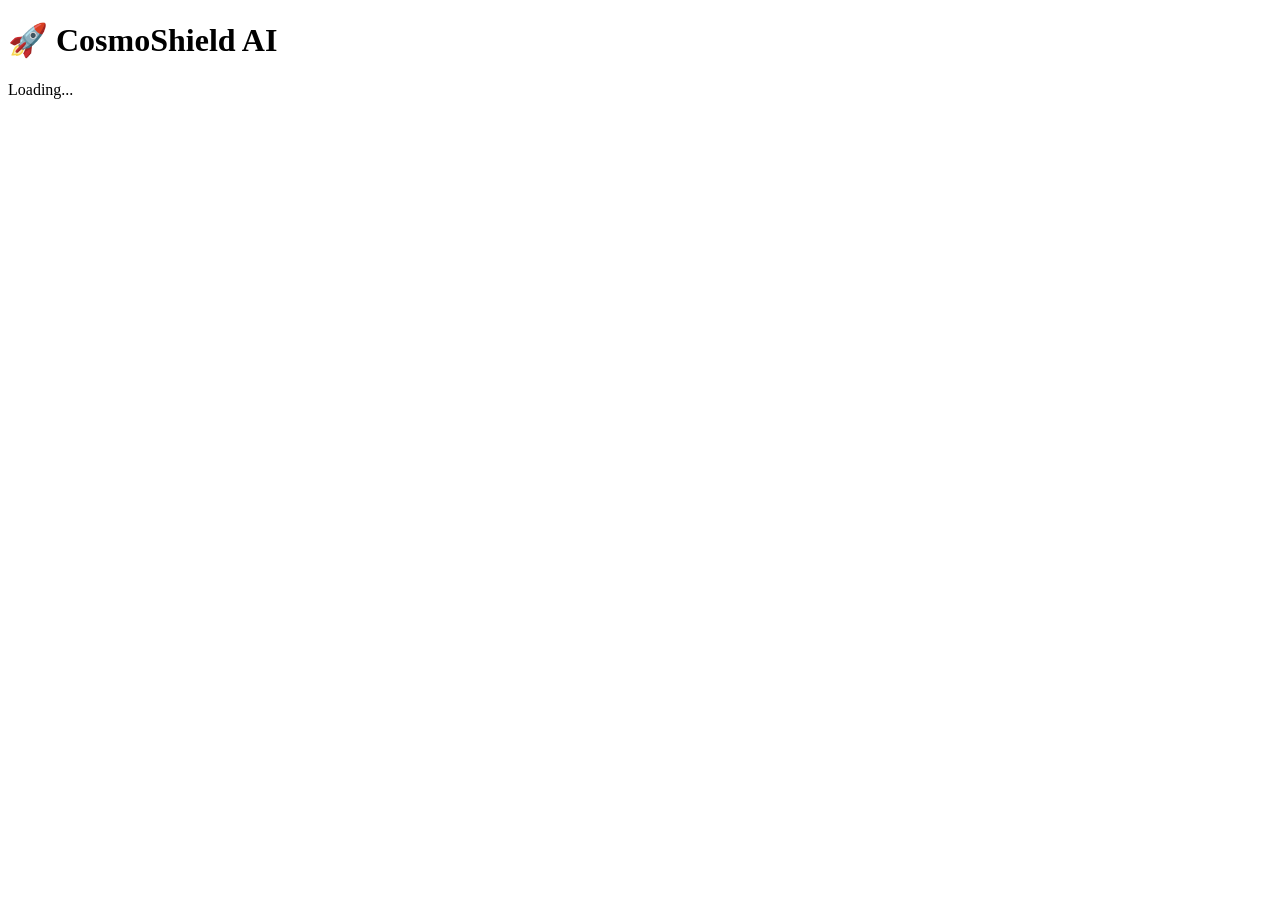
==== frontend/templates/index.html @ f0fed036 "Connect frontend with Flask API" ====
<!DOCTYPE html>
<html>

<head>

<title>CosmoShield AI</title>

</head>

<body>

<h1>🚀 CosmoShield AI</h1>

<p id="status">
Loading...
</p>

<script src="{{ url_for('static', filename='js/main.js') }}"></script>

</body>

</html>
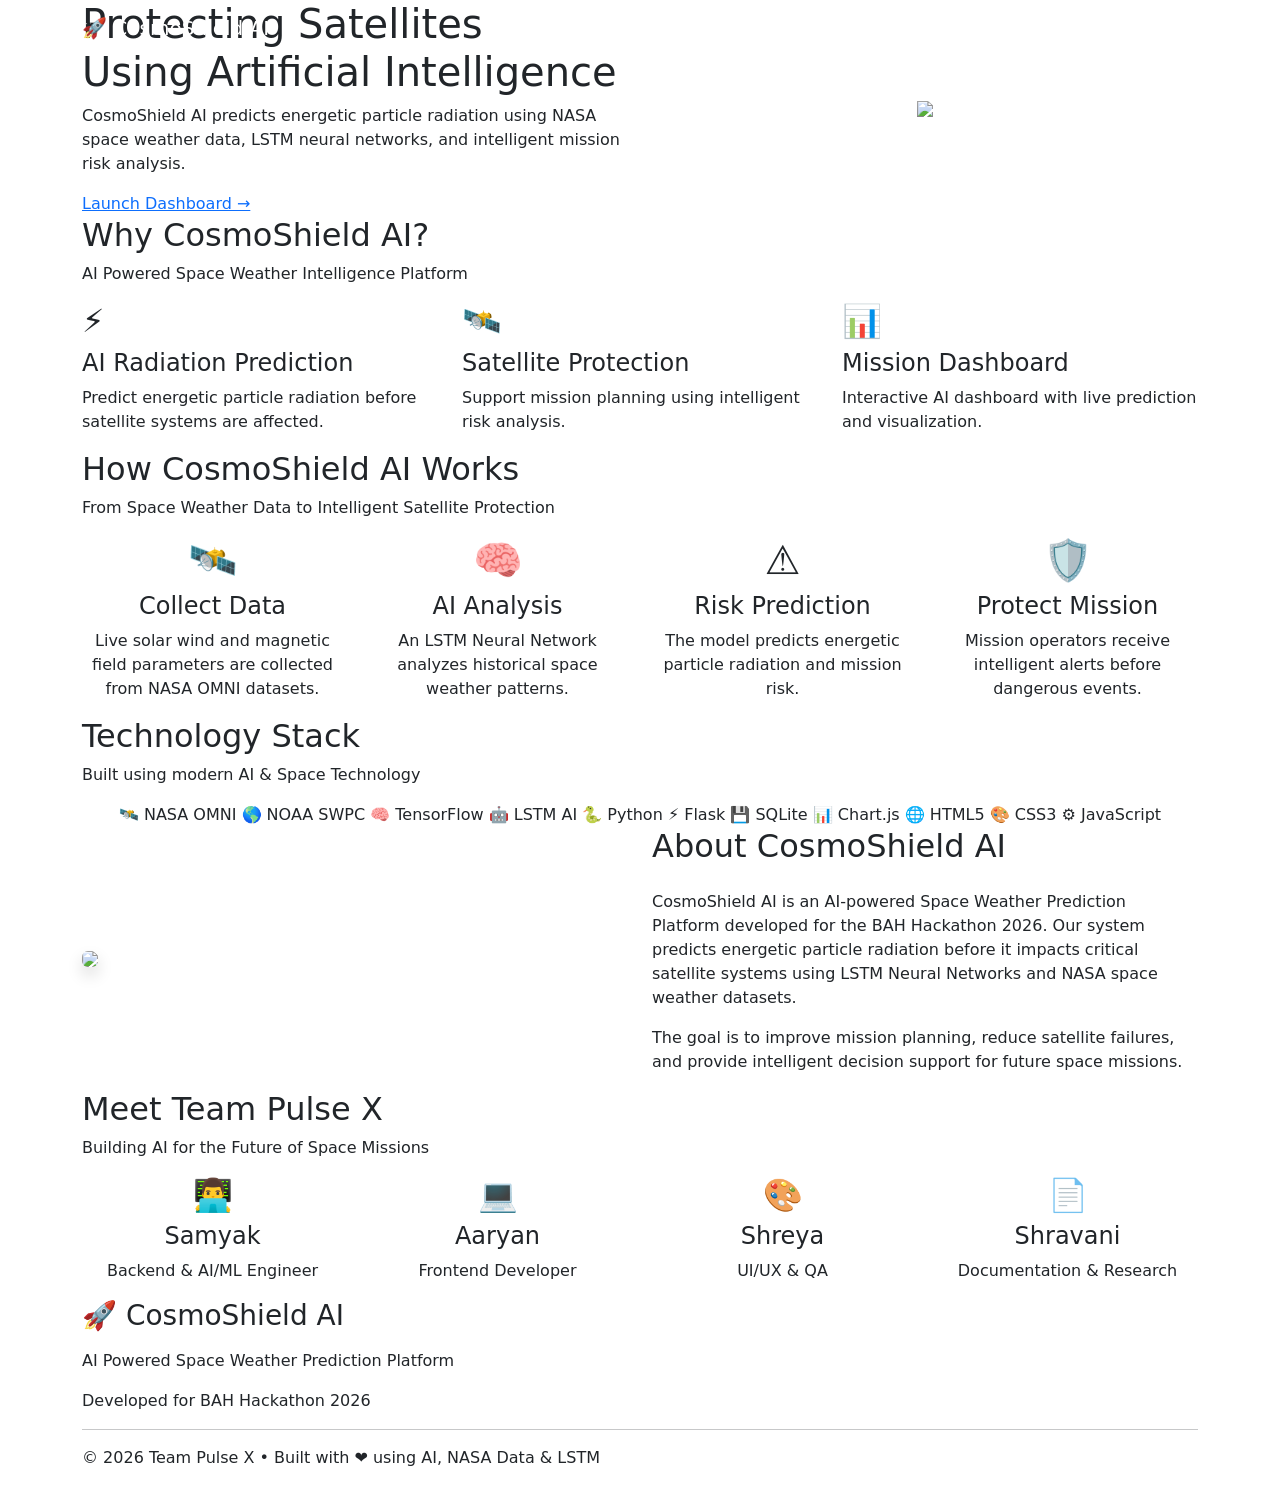
==== commit bbd21f2c: "feat(frontend): redesign landing page with modern AI interface" ====
--- a/frontend/templates/index.html
+++ b/frontend/templates/index.html
@@ -1,22 +1,586 @@
 <!DOCTYPE html>
-<html>
+<html lang="en">
 
 <head>
 
+<meta charset="UTF-8">
+<meta name="viewport" content="width=device-width, initial-scale=1.0">
+
 <title>CosmoShield AI</title>
 
+<link href="https://cdn.jsdelivr.net/npm/bootstrap@5.3.3/dist/css/bootstrap.min.css" rel="stylesheet">
+
+<link rel="stylesheet"
+href="{{ url_for('static', filename='css/style.css') }}">
+
 </head>
 
 <body>
 
-<h1>🚀 CosmoShield AI</h1>
-
-<p id="status">
-Loading...
-</p>
-
-<script src="{{ url_for('static', filename='js/main.js') }}"></script>
+<!-- ===========================
+        NAVBAR
+============================ -->
+
+<nav class="navbar navbar-expand-lg navbar-dark fixed-top">
+
+<div class="container">
+
+<a class="navbar-brand" href="#">
+
+🚀 CosmoShield AI
+
+</a>
+
+<button
+class="navbar-toggler"
+data-bs-toggle="collapse"
+data-bs-target="#menu">
+
+<span class="navbar-toggler-icon"></span>
+
+</button>
+
+<div class="collapse navbar-collapse"
+id="menu">
+
+<ul class="navbar-nav ms-auto">
+
+<li class="nav-item">
+
+<a class="nav-link" href="#">
+
+Home
+
+</a>
+
+</li>
+
+<li class="nav-item">
+
+<a class="nav-link"
+href="/dashboard">
+
+Dashboard
+
+</a>
+
+</li>
+
+<li class="nav-item">
+
+<a class="nav-link"
+href="#technology">
+
+Technology
+
+</a>
+
+</li>
+
+<li class="nav-item">
+
+<a class="nav-link"
+href="#about">
+
+About
+
+</a>
+
+</li>
+
+</ul>
+
+</div>
+
+</div>
+
+</nav>
+
+<!-- ===========================
+        HERO
+============================ -->
+
+<section class="hero">
+
+<div class="container">
+
+<div class="row align-items-center">
+
+<div class="col-lg-6">
+
+<h1>
+
+Protecting Satellites
+
+<br>
+
+Using Artificial Intelligence
+
+</h1>
+
+<p>
+
+CosmoShield AI predicts energetic particle
+radiation using NASA space weather data,
+LSTM neural networks,
+and intelligent mission risk analysis.
+
+</p>
+
+<a href="/dashboard"
+class="btn-main">
+
+Launch Dashboard →
+
+</a>
+
+</div>
+
+<div class="col-lg-6 hero-image text-center">
+
+<img
+
+src="https://images.unsplash.com/photo-1446776653964-20c1d3a81b06?w=1200"
+
+class="img-fluid">
+
+</div>
+
+</div>
+
+</div>
+
+</section>
+
+<!-- ===========================
+        FEATURES
+============================ -->
+
+<section class="section">
+
+<div class="container">
+
+<div class="section-title">
+
+<h2>
+
+Why CosmoShield AI?
+
+</h2>
+
+<p>
+
+AI Powered Space Weather Intelligence Platform
+
+</p>
+
+</div>
+
+<div class="row g-4">
+
+<div class="col-md-4">
+
+<div class="feature-card">
+
+<h2>
+
+⚡
+
+</h2>
+
+<h4>
+
+AI Radiation Prediction
+
+</h4>
+
+<p>
+
+Predict energetic particle radiation
+before satellite systems are affected.
+
+</p>
+
+</div>
+
+</div>
+
+<div class="col-md-4">
+
+<div class="feature-card">
+
+<h2>
+
+🛰
+
+</h2>
+
+<h4>
+
+Satellite Protection
+
+</h4>
+
+<p>
+
+Support mission planning
+using intelligent risk analysis.
+
+</p>
+
+</div>
+
+</div>
+
+<div class="col-md-4">
+
+<div class="feature-card">
+
+<h2>
+
+📊
+
+</h2>
+
+<h4>
+
+Mission Dashboard
+
+</h4>
+
+<p>
+
+Interactive AI dashboard
+with live prediction
+and visualization.
+
+</p>
+
+</div>
+
+</div>
+
+</div>
+
+</div>
+
+</section>
+
+<!-- ===== PART 2 STARTS BELOW ===== -->
+ <!-- ===========================
+        HOW IT WORKS
+============================ -->
+
+<section class="section" id="about">
+
+<div class="container">
+
+<div class="section-title">
+
+<h2>How CosmoShield AI Works</h2>
+
+<p>From Space Weather Data to Intelligent Satellite Protection</p>
+
+</div>
+
+<div class="row text-center g-4">
+
+<div class="col-md-3">
+
+<div class="feature-card">
+
+<h1>🛰</h1>
+
+<h4>Collect Data</h4>
+
+<p>
+
+Live solar wind and magnetic field parameters are collected from NASA OMNI datasets.
+
+</p>
+
+</div>
+
+</div>
+
+<div class="col-md-3">
+
+<div class="feature-card">
+
+<h1>🧠</h1>
+
+<h4>AI Analysis</h4>
+
+<p>
+
+An LSTM Neural Network analyzes historical space weather patterns.
+
+</p>
+
+</div>
+
+</div>
+
+<div class="col-md-3">
+
+<div class="feature-card">
+
+<h1>⚠️</h1>
+
+<h4>Risk Prediction</h4>
+
+<p>
+
+The model predicts energetic particle radiation and mission risk.
+
+</p>
+
+</div>
+
+</div>
+
+<div class="col-md-3">
+
+<div class="feature-card">
+
+<h1>🛡</h1>
+
+<h4>Protect Mission</h4>
+
+<p>
+
+Mission operators receive intelligent alerts before dangerous events.
+
+</p>
+
+</div>
+
+</div>
+
+</div>
+
+</div>
+
+</section>
+
+<!-- ===========================
+        TECHNOLOGY
+============================ -->
+
+<section class="section" id="technology">
+
+<div class="container">
+
+<div class="section-title">
+
+<h2>Technology Stack</h2>
+
+<p>Built using modern AI & Space Technology</p>
+
+</div>
+
+<div class="text-center">
+
+<span class="tech-badge">🛰 NASA OMNI</span>
+
+<span class="tech-badge">🌎 NOAA SWPC</span>
+
+<span class="tech-badge">🧠 TensorFlow</span>
+
+<span class="tech-badge">🤖 LSTM AI</span>
+
+<span class="tech-badge">🐍 Python</span>
+
+<span class="tech-badge">⚡ Flask</span>
+
+<span class="tech-badge">💾 SQLite</span>
+
+<span class="tech-badge">📊 Chart.js</span>
+
+<span class="tech-badge">🌐 HTML5</span>
+
+<span class="tech-badge">🎨 CSS3</span>
+
+<span class="tech-badge">⚙ JavaScript</span>
+
+</div>
+
+</div>
+
+</section>
+
+<!-- ===========================
+        ABOUT PROJECT
+============================ -->
+
+<section class="section">
+
+<div class="container">
+
+<div class="row align-items-center">
+
+<div class="col-lg-6">
+
+<img
+
+src="https://images.unsplash.com/photo-1451187580459-43490279c0fa?w=1200"
+
+class="img-fluid rounded shadow">
+
+</div>
+
+<div class="col-lg-6">
+
+<h2>
+
+About CosmoShield AI
+
+</h2>
+
+<p class="mt-4">
+
+CosmoShield AI is an AI-powered Space Weather Prediction Platform
+developed for the BAH Hackathon 2026.
+
+Our system predicts energetic particle radiation before it impacts
+critical satellite systems using LSTM Neural Networks and NASA
+space weather datasets.
+
+</p>
+
+<p>
+
+The goal is to improve mission planning,
+reduce satellite failures,
+and provide intelligent decision support
+for future space missions.
+
+</p>
+
+</div>
+
+</div>
+
+</div>
+
+</section>
+
+<!-- ===== PART 3 STARTS BELOW ===== -->
+ <!-- ===========================
+        TEAM
+============================ -->
+
+<section class="section">
+
+<div class="container">
+
+<div class="section-title">
+
+<h2>Meet Team Pulse X</h2>
+
+<p>Building AI for the Future of Space Missions</p>
+
+</div>
+
+<div class="row g-4">
+
+<div class="col-md-3">
+
+<div class="feature-card text-center">
+
+<h2>👨‍💻</h2>
+
+<h4>Samyak</h4>
+
+<p>Backend & AI/ML Engineer</p>
+
+</div>
+
+</div>
+
+<div class="col-md-3">
+
+<div class="feature-card text-center">
+
+<h2>💻</h2>
+
+<h4>Aaryan</h4>
+
+<p>Frontend Developer</p>
+
+</div>
+
+</div>
+
+<div class="col-md-3">
+
+<div class="feature-card text-center">
+
+<h2>🎨</h2>
+
+<h4>Shreya</h4>
+
+<p>UI/UX & QA</p>
+
+</div>
+
+</div>
+
+<div class="col-md-3">
+
+<div class="feature-card text-center">
+
+<h2>📄</h2>
+
+<h4>Shravani</h4>
+
+<p>Documentation & Research</p>
+
+</div>
+
+</div>
+
+</div>
+
+</div>
+
+</section>
+
+<!-- ===========================
+        FOOTER
+============================ -->
+
+<footer>
+
+<div class="container">
+
+<h3>🚀 CosmoShield AI</h3>
+
+<p class="mt-3">
+
+AI Powered Space Weather Prediction Platform
+
+</p>
+
+<p>
+
+Developed for BAH Hackathon 2026
+
+</p>
+
+<hr>
+
+<p>
+
+© 2026 Team Pulse X • Built with ❤️ using AI, NASA Data & LSTM
+
+</p>
+
+</div>
+
+</footer>
+
+<script src="https://cdn.jsdelivr.net/npm/bootstrap@5.3.3/dist/js/bootstrap.bundle.min.js"></script>
 
 </body>
-
 </html>
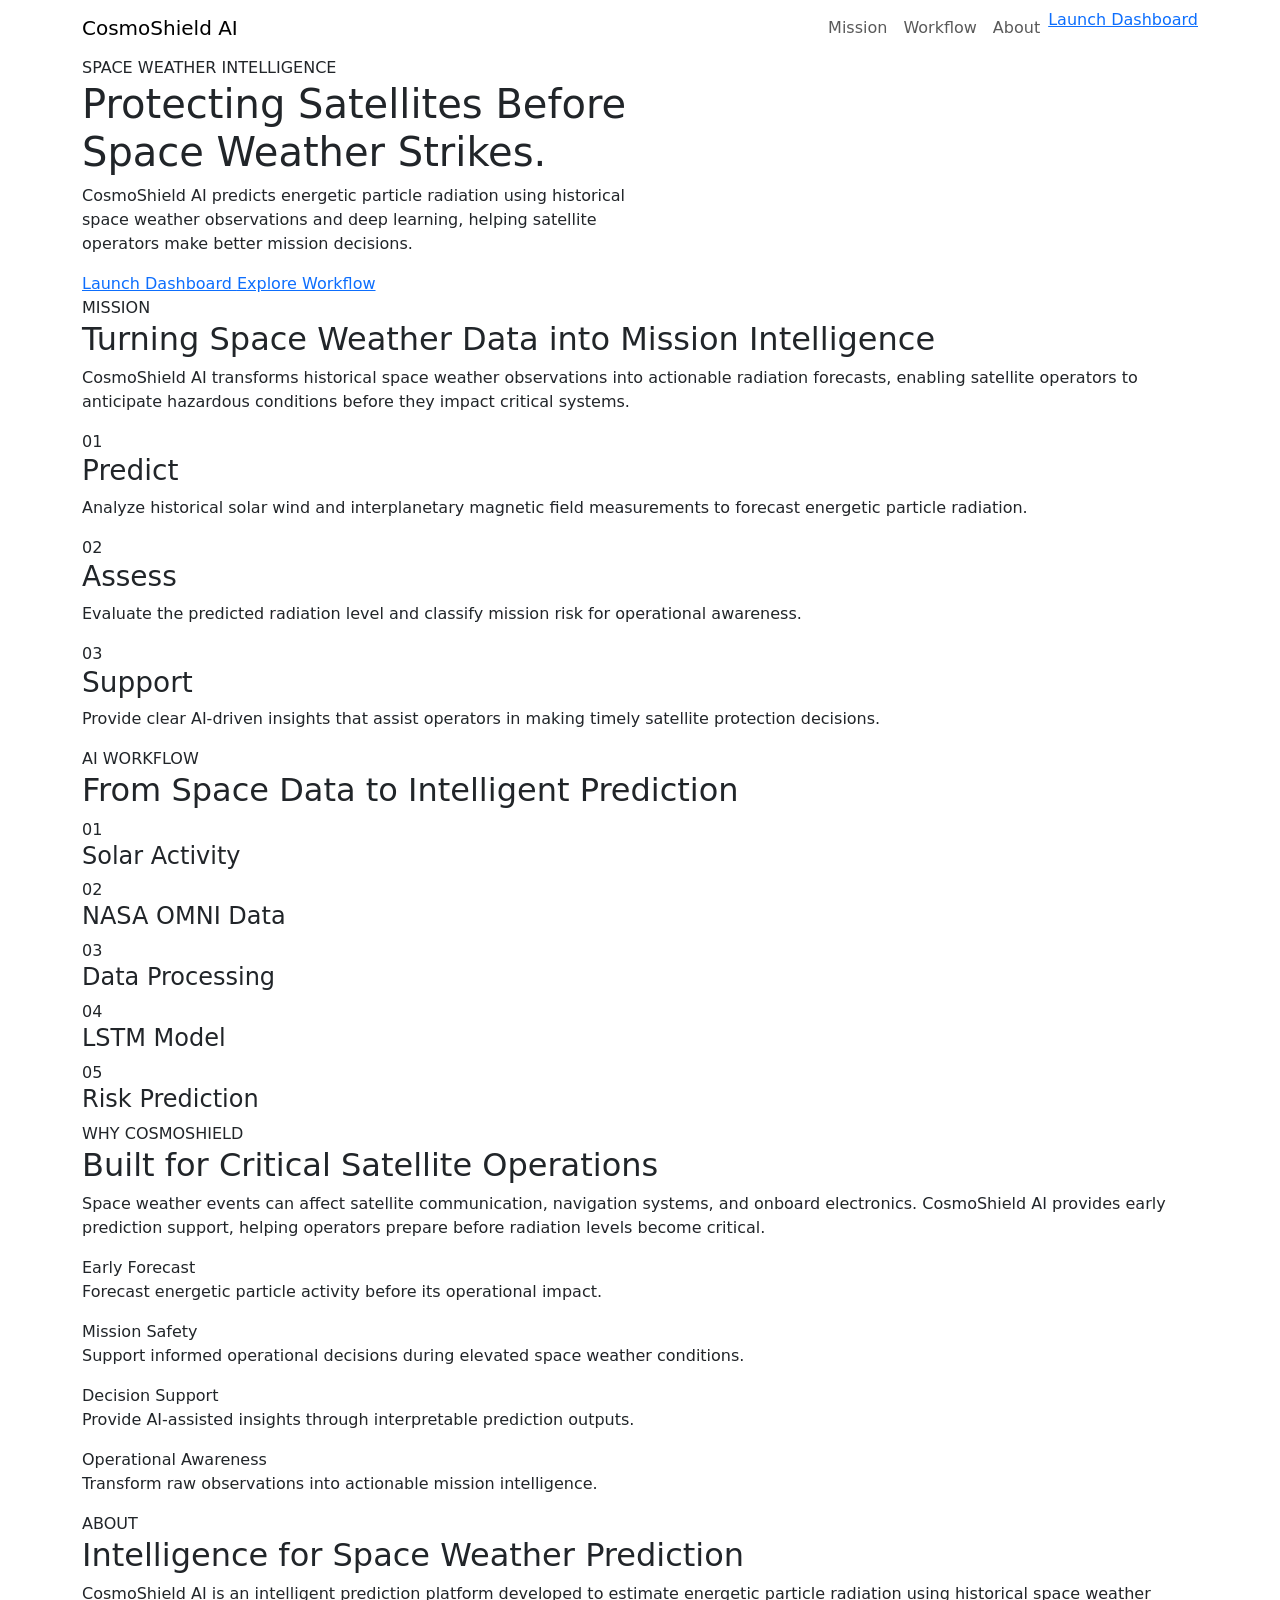
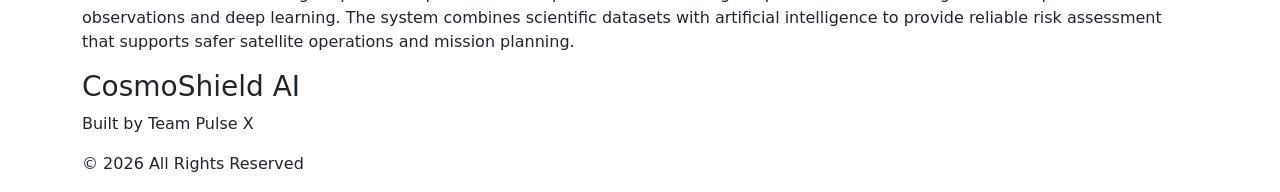
==== commit c1c717cb: "feat(frontend): redesign landing page and prepare dashboard architecture" ====
--- a/frontend/templates/index.html
+++ b/frontend/templates/index.html
@@ -4,11 +4,24 @@
 <head>
 
 <meta charset="UTF-8">
-<meta name="viewport" content="width=device-width, initial-scale=1.0">
+
+<meta name="viewport"
+content="width=device-width, initial-scale=1.0">
 
 <title>CosmoShield AI</title>
 
-<link href="https://cdn.jsdelivr.net/npm/bootstrap@5.3.3/dist/css/bootstrap.min.css" rel="stylesheet">
+<link
+href="https://cdn.jsdelivr.net/npm/bootstrap@5.3.3/dist/css/bootstrap.min.css"
+rel="stylesheet">
+
+<link rel="preconnect" href="https://fonts.googleapis.com">
+
+<link rel="preconnect"
+href="https://fonts.gstatic.com"
+crossorigin>
+
+<link href="https://fonts.googleapis.com/css2?family=Inter:wght@300;400;500;600;700&family=Space+Grotesk:wght@500;700&display=swap"
+rel="stylesheet">
 
 <link rel="stylesheet"
 href="{{ url_for('static', filename='css/style.css') }}">
@@ -17,17 +30,21 @@
 
 <body>
 
-<!-- ===========================
-        NAVBAR
-============================ -->
-
-<nav class="navbar navbar-expand-lg navbar-dark fixed-top">
-
-<div class="container">
-
-<a class="navbar-brand" href="#">
-
-🚀 CosmoShield AI
+<div class="background-grid"></div>
+
+<div class="blur blur-1"></div>
+
+<div class="blur blur-2"></div>
+
+<!-- ================= NAVBAR ================= -->
+
+<nav class="navbar navbar-expand-lg">
+
+<div class="container">
+
+<a class="navbar-brand" href="/">
+
+CosmoShield AI
 
 </a>
 
@@ -40,16 +57,17 @@
 
 </button>
 
-<div class="collapse navbar-collapse"
+<div
+class="collapse navbar-collapse"
 id="menu">
 
-<ul class="navbar-nav ms-auto">
-
+ <ul class="navbar-nav ms-auto">
 <li class="nav-item">
 
-<a class="nav-link" href="#">
-
-Home
+<a class="nav-link"
+href="#mission">
+
+Mission
 
 </a>
 
@@ -58,20 +76,9 @@
 <li class="nav-item">
 
 <a class="nav-link"
-href="/dashboard">
-
-Dashboard
-
-</a>
-
-</li>
-
-<li class="nav-item">
-
-<a class="nav-link"
-href="#technology">
-
-Technology
+href="#workflow">
+
+Workflow
 
 </a>
 
@@ -88,6 +95,18 @@
 
 </li>
 
+<li class="nav-item">
+
+<a
+href="/dashboard"
+class="btn-nav">
+
+Launch Dashboard
+
+</a>
+
+</li>
+
 </ul>
 
 </div>
@@ -96,9 +115,7 @@
 
 </nav>
 
-<!-- ===========================
-        HERO
-============================ -->
+<!-- ================= HERO ================= -->
 
 <section class="hero">
 
@@ -108,41 +125,62 @@
 
 <div class="col-lg-6">
 
+<div class="hero-tag">
+
+SPACE WEATHER INTELLIGENCE
+
+</div>
+
 <h1>
 
 Protecting Satellites
 
-<br>
-
-Using Artificial Intelligence
+Before Space Weather Strikes.
 
 </h1>
 
 <p>
 
 CosmoShield AI predicts energetic particle
-radiation using NASA space weather data,
-LSTM neural networks,
-and intelligent mission risk analysis.
-
-</p>
-
-<a href="/dashboard"
+radiation using historical space weather
+observations and deep learning,
+helping satellite operators make
+better mission decisions.
+
+</p>
+
+<div class="hero-buttons">
+
+<a
+href="/dashboard"
 class="btn-main">
 
-Launch Dashboard →
-
-</a>
-
-</div>
-
-<div class="col-lg-6 hero-image text-center">
-
-<img
-
-src="https://images.unsplash.com/photo-1446776653964-20c1d3a81b06?w=1200"
-
-class="img-fluid">
+Launch Dashboard
+
+</a>
+
+<a
+href="#workflow"
+class="btn-secondary">
+
+Explore Workflow
+
+</a>
+
+ </div>
+</div>
+
+<div class="col-lg-6">
+
+<div class="hero-visual">
+
+<div class="earth"></div>
+
+<div class="orbit"></div>
+
+<div class="satellite"></div>
+
+</div>
 
 </div>
 
@@ -152,113 +190,368 @@
 
 </section>
 
-<!-- ===========================
-        FEATURES
-============================ -->
-
-<section class="section">
-
-<div class="container">
-
-<div class="section-title">
+<!-- ===== PART 2 STARTS HERE ===== -->
+ <!-- ================= MISSION ================= -->
+
+<section id="mission">
+
+<div class="container">
+
+<div class="section-heading">
+
+<span class="section-tag">
+
+MISSION
+
+</span>
 
 <h2>
 
-Why CosmoShield AI?
+Turning Space Weather Data into Mission Intelligence
 
 </h2>
 
 <p>
 
-AI Powered Space Weather Intelligence Platform
-
-</p>
-
-</div>
-
-<div class="row g-4">
-
-<div class="col-md-4">
-
-<div class="feature-card">
+CosmoShield AI transforms historical space weather observations
+into actionable radiation forecasts, enabling satellite operators
+to anticipate hazardous conditions before they impact critical systems.
+
+</p>
+
+</div>
+
+<div class="mission-grid">
+
+<div class="glass-card">
+
+<div class="card-number">
+
+01
+
+</div>
+
+<h3>
+
+Predict
+
+</h3>
+
+<p>
+
+Analyze historical solar wind and interplanetary magnetic field
+measurements to forecast energetic particle radiation.
+
+</p>
+
+</div>
+
+<div class="glass-card">
+
+<div class="card-number">
+
+02
+
+</div>
+
+<h3>
+
+Assess
+
+</h3>
+
+<p>
+
+Evaluate the predicted radiation level and classify mission risk
+for operational awareness.
+
+</p>
+
+</div>
+
+<div class="glass-card">
+
+<div class="card-number">
+
+03
+
+</div>
+
+<h3>
+
+Support
+
+</h3>
+
+<p>
+
+Provide clear AI-driven insights that assist operators in making
+timely satellite protection decisions.
+
+</p>
+
+</div>
+
+</div>
+
+</div>
+
+</section>
+
+<!-- ================= WORKFLOW ================= -->
+
+<section id="workflow">
+
+<div class="container">
+
+<div class="section-heading">
+
+<span class="section-tag">
+
+AI WORKFLOW
+
+</span>
 
 <h2>
 
-⚡
+From Space Data to Intelligent Prediction
 
 </h2>
+</div>
+
+<div class="workflow">
+
+<div class="workflow-item">
+
+<div class="workflow-circle">
+
+01
+
+</div>
 
 <h4>
 
-AI Radiation Prediction
+Solar Activity
 
 </h4>
 
-<p>
-
-Predict energetic particle radiation
-before satellite systems are affected.
-
-</p>
-
-</div>
-
-</div>
-
-<div class="col-md-4">
-
-<div class="feature-card">
+</div>
+
+<div class="workflow-line"></div>
+
+<div class="workflow-item">
+
+<div class="workflow-circle">
+
+02
+
+</div>
+
+<h4>
+
+NASA OMNI Data
+
+</h4>
+
+</div>
+
+<div class="workflow-line"></div>
+
+<div class="workflow-item">
+
+<div class="workflow-circle">
+
+03
+
+</div>
+
+<h4>
+
+Data Processing
+
+</h4>
+
+</div>
+
+<div class="workflow-line"></div>
+
+<div class="workflow-item">
+
+<div class="workflow-circle">
+
+04
+
+</div>
+
+<h4>
+
+LSTM Model
+
+</h4>
+
+</div>
+
+<div class="workflow-line"></div>
+
+<div class="workflow-item">
+
+<div class="workflow-circle">
+
+05
+
+</div>
+
+<h4>
+
+Risk Prediction
+
+</h4>
+
+</div>
+
+</div>
+
+</div>
+
+</section>
+<!-- ================= WHY IT MATTERS ================= -->
+
+<section id="importance">
+
+<div class="container">
+
+<div class="section-heading">
+
+<span class="section-tag">
+
+WHY COSMOSHIELD
+
+</span>
 
 <h2>
 
-🛰
+Built for Critical Satellite Operations
 
 </h2>
 
-<h4>
-
-Satellite Protection
-
-</h4>
-
-<p>
-
-Support mission planning
-using intelligent risk analysis.
-
-</p>
-
-</div>
-
-</div>
-
-<div class="col-md-4">
-
-<div class="feature-card">
+<p>
+
+Space weather events can affect satellite communication,
+navigation systems, and onboard electronics.
+CosmoShield AI provides early prediction support,
+helping operators prepare before radiation levels become critical.
+
+</p>
+
+</div>
+
+<div class="importance-grid">
+
+<div class="importance-card">
+
+<div class="importance-title">
+
+Early Forecast
+
+</div>
+
+<p>
+
+Forecast energetic particle activity before
+its operational impact.
+
+</p>
+
+</div>
+
+<div class="importance-card">
+
+<div class="importance-title">
+
+Mission Safety
+
+</div>
+
+<p>
+
+Support informed operational decisions during
+elevated space weather conditions.
+
+</p>
+
+</div>
+
+<div class="importance-card">
+
+<div class="importance-title">
+
+Decision Support
+
+</div>
+
+<p>
+
+Provide AI-assisted insights through
+interpretable prediction outputs.
+
+</p>
+
+</div>
+
+<div class="importance-card">
+
+<div class="importance-title">
+
+Operational Awareness
+
+</div>
+
+<p>
+
+Transform raw observations into actionable
+mission intelligence.
+
+</p>
+
+</div>
+
+</div>
+
+</div>
+
+</section>
+
+<!-- ================= ABOUT ================= -->
+
+<section id="about">
+
+<div class="container">
+
+<div class="about-box">
+
+<span class="section-tag">
+
+ABOUT
+
+</span>
 
 <h2>
 
-📊
+Intelligence for Space Weather Prediction
 
 </h2>
 
-<h4>
-
-Mission Dashboard
-
-</h4>
-
-<p>
-
-Interactive AI dashboard
-with live prediction
-and visualization.
-
-</p>
-
-</div>
-
-</div>
+<p>
+
+CosmoShield AI is an intelligent prediction platform developed
+to estimate energetic particle radiation using historical
+space weather observations and deep learning.
+
+The system combines scientific datasets with artificial
+intelligence to provide reliable risk assessment that
+supports safer satellite operations and mission planning.
+
+</p>
 
 </div>
 
@@ -266,313 +559,25 @@
 
 </section>
 
-<!-- ===== PART 2 STARTS BELOW ===== -->
- <!-- ===========================
-        HOW IT WORKS
-============================ -->
-
-<section class="section" id="about">
-
-<div class="container">
-
-<div class="section-title">
-
-<h2>How CosmoShield AI Works</h2>
-
-<p>From Space Weather Data to Intelligent Satellite Protection</p>
-
-</div>
-
-<div class="row text-center g-4">
-
-<div class="col-md-3">
-
-<div class="feature-card">
-
-<h1>🛰</h1>
-
-<h4>Collect Data</h4>
-
-<p>
-
-Live solar wind and magnetic field parameters are collected from NASA OMNI datasets.
-
-</p>
-
-</div>
-
-</div>
-
-<div class="col-md-3">
-
-<div class="feature-card">
-
-<h1>🧠</h1>
-
-<h4>AI Analysis</h4>
-
-<p>
-
-An LSTM Neural Network analyzes historical space weather patterns.
-
-</p>
-
-</div>
-
-</div>
-
-<div class="col-md-3">
-
-<div class="feature-card">
-
-<h1>⚠️</h1>
-
-<h4>Risk Prediction</h4>
-
-<p>
-
-The model predicts energetic particle radiation and mission risk.
-
-</p>
-
-</div>
-
-</div>
-
-<div class="col-md-3">
-
-<div class="feature-card">
-
-<h1>🛡</h1>
-
-<h4>Protect Mission</h4>
-
-<p>
-
-Mission operators receive intelligent alerts before dangerous events.
-
-</p>
-
-</div>
-
-</div>
-
-</div>
-
-</div>
-
-</section>
-
-<!-- ===========================
-        TECHNOLOGY
-============================ -->
-
-<section class="section" id="technology">
-
-<div class="container">
-
-<div class="section-title">
-
-<h2>Technology Stack</h2>
-
-<p>Built using modern AI & Space Technology</p>
-
-</div>
-
-<div class="text-center">
-
-<span class="tech-badge">🛰 NASA OMNI</span>
-
-<span class="tech-badge">🌎 NOAA SWPC</span>
-
-<span class="tech-badge">🧠 TensorFlow</span>
-
-<span class="tech-badge">🤖 LSTM AI</span>
-
-<span class="tech-badge">🐍 Python</span>
-
-<span class="tech-badge">⚡ Flask</span>
-
-<span class="tech-badge">💾 SQLite</span>
-
-<span class="tech-badge">📊 Chart.js</span>
-
-<span class="tech-badge">🌐 HTML5</span>
-
-<span class="tech-badge">🎨 CSS3</span>
-
-<span class="tech-badge">⚙ JavaScript</span>
-
-</div>
-
-</div>
-
-</section>
-
-<!-- ===========================
-        ABOUT PROJECT
-============================ -->
-
-<section class="section">
-
-<div class="container">
-
-<div class="row align-items-center">
-
-<div class="col-lg-6">
-
-<img
-
-src="https://images.unsplash.com/photo-1451187580459-43490279c0fa?w=1200"
-
-class="img-fluid rounded shadow">
-
-</div>
-
-<div class="col-lg-6">
-
-<h2>
-
-About CosmoShield AI
-
-</h2>
-
-<p class="mt-4">
-
-CosmoShield AI is an AI-powered Space Weather Prediction Platform
-developed for the BAH Hackathon 2026.
-
-Our system predicts energetic particle radiation before it impacts
-critical satellite systems using LSTM Neural Networks and NASA
-space weather datasets.
-
-</p>
-
-<p>
-
-The goal is to improve mission planning,
-reduce satellite failures,
-and provide intelligent decision support
-for future space missions.
-
-</p>
-
-</div>
-
-</div>
-
-</div>
-
-</section>
-
-<!-- ===== PART 3 STARTS BELOW ===== -->
- <!-- ===========================
-        TEAM
-============================ -->
-
-<section class="section">
-
-<div class="container">
-
-<div class="section-title">
-
-<h2>Meet Team Pulse X</h2>
-
-<p>Building AI for the Future of Space Missions</p>
-
-</div>
-
-<div class="row g-4">
-
-<div class="col-md-3">
-
-<div class="feature-card text-center">
-
-<h2>👨‍💻</h2>
-
-<h4>Samyak</h4>
-
-<p>Backend & AI/ML Engineer</p>
-
-</div>
-
-</div>
-
-<div class="col-md-3">
-
-<div class="feature-card text-center">
-
-<h2>💻</h2>
-
-<h4>Aaryan</h4>
-
-<p>Frontend Developer</p>
-
-</div>
-
-</div>
-
-<div class="col-md-3">
-
-<div class="feature-card text-center">
-
-<h2>🎨</h2>
-
-<h4>Shreya</h4>
-
-<p>UI/UX & QA</p>
-
-</div>
-
-</div>
-
-<div class="col-md-3">
-
-<div class="feature-card text-center">
-
-<h2>📄</h2>
-
-<h4>Shravani</h4>
-
-<p>Documentation & Research</p>
-
-</div>
-
-</div>
-
-</div>
-
-</div>
-
-</section>
-
-<!-- ===========================
-        FOOTER
-============================ -->
-
 <footer>
 
 <div class="container">
 
-<h3>🚀 CosmoShield AI</h3>
-
-<p class="mt-3">
-
-AI Powered Space Weather Prediction Platform
-
-</p>
-
-<p>
-
-Developed for BAH Hackathon 2026
-
-</p>
-
-<hr>
-
-<p>
-
-© 2026 Team Pulse X • Built with ❤️ using AI, NASA Data & LSTM
+<h3>
+
+CosmoShield AI
+
+</h3>
+
+<p>
+
+Built by Team Pulse X
+
+</p>
+
+<p>
+
+© 2026 All Rights Reserved
 
 </p>
 
@@ -583,4 +588,5 @@
 <script src="https://cdn.jsdelivr.net/npm/bootstrap@5.3.3/dist/js/bootstrap.bundle.min.js"></script>
 
 </body>
+
 </html>
